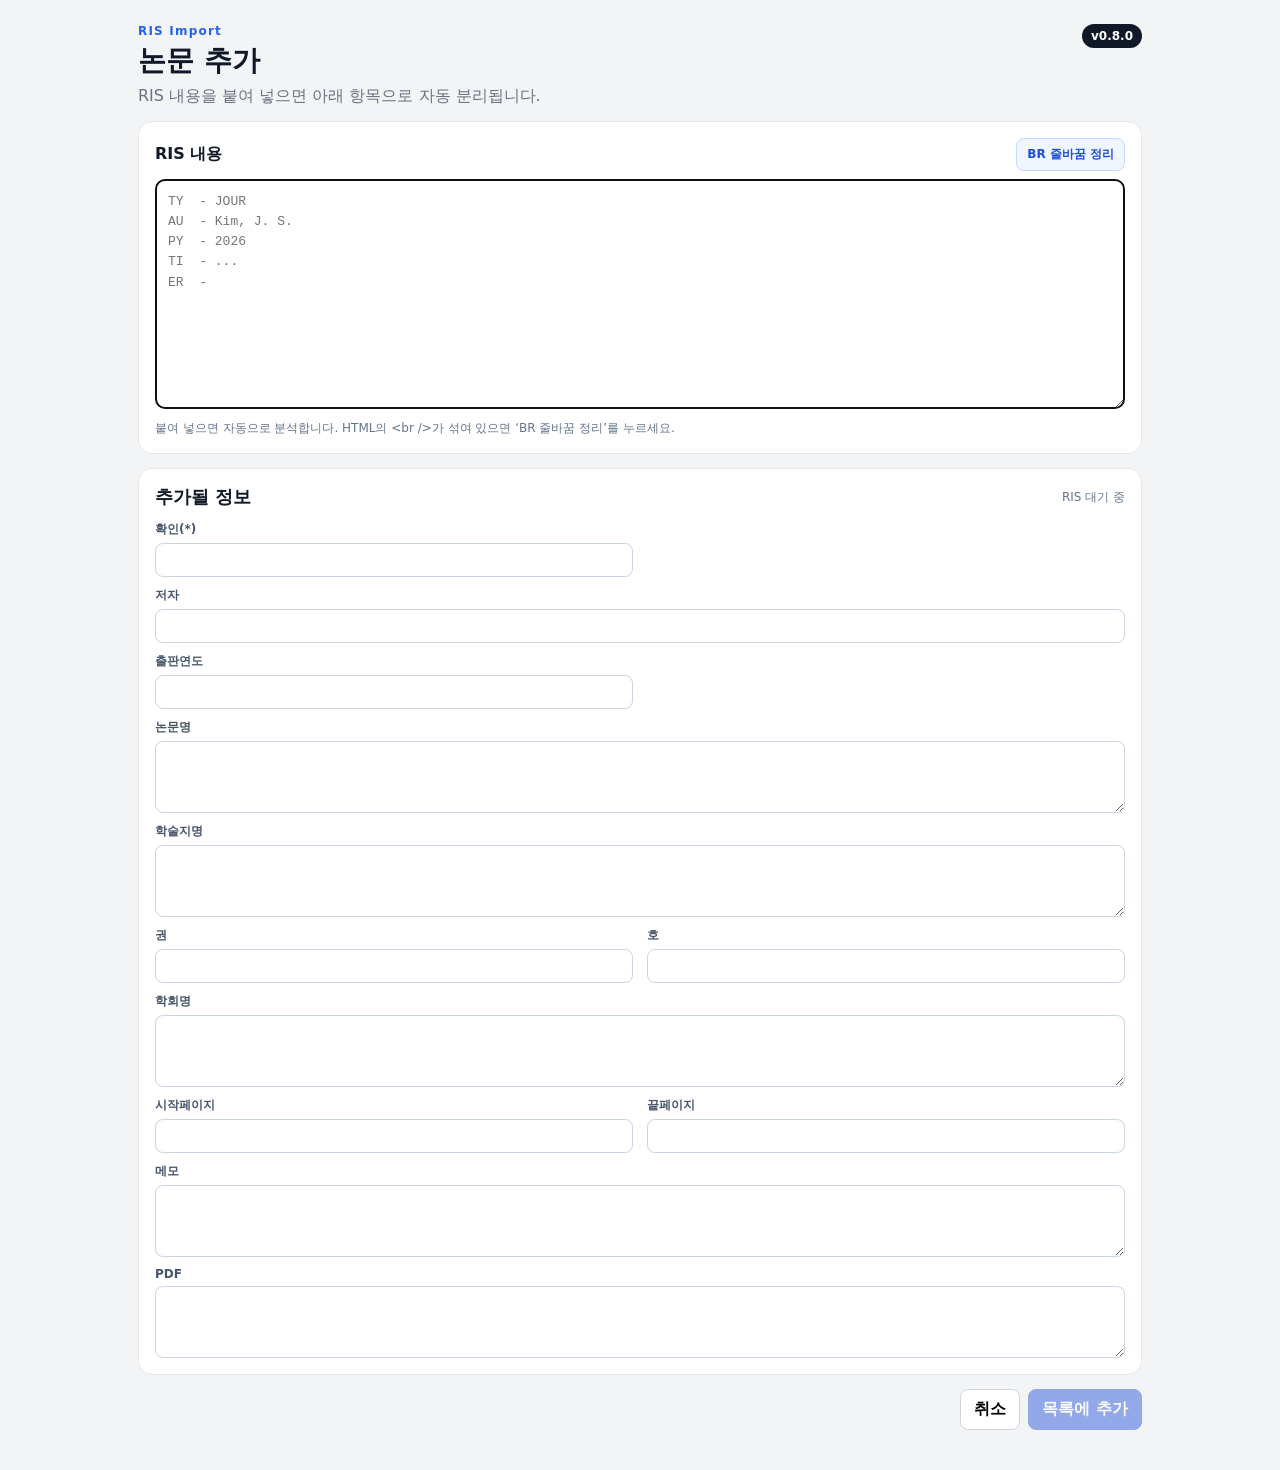
==== paper-add/index.html @ 418f6481 "80-" ====
<!doctype html>
<html lang="ko">
<head>
<meta charset="utf-8">
<meta name="viewport" content="width=device-width,initial-scale=1">
<title>파란 논문 · 논문 추가</title>
<link rel="stylesheet" href="./add.css">
</head>
<body>
<main class="add-wrap">
  <header class="add-head">
    <div><div class="eyebrow">RIS Import</div><h1>논문 추가</h1><p>RIS 내용을 붙여 넣으면 아래 항목으로 자동 분리됩니다.</p></div>
    <span id="versionBadge" class="version"></span>
  </header>

  <section class="panel">
    <div class="ris-label-row">
      <label class="label" for="risText">RIS 내용</label>
      <button id="brCleanupBtn" type="button">BR 줄바꿈 정리</button>
    </div>
    <textarea id="risText" autofocus placeholder="TY  - JOUR&#10;AU  - Kim, J. S.&#10;PY  - 2026&#10;TI  - ...&#10;ER  -"></textarea>
    <div class="hint">붙여 넣으면 자동으로 분석합니다. HTML의 &lt;br /&gt;가 섞여 있으면 ‘BR 줄바꿈 정리’를 누르세요.</div>
  </section>

  <section class="panel">
    <div class="preview-head"><h2>추가될 정보</h2><span id="parseState">RIS 대기 중</span></div>
    <div id="previewGrid" class="preview-grid"></div>
  </section>

  <div class="footer-actions">
    <button id="cancelBtn">취소</button>
    <button id="addBtn" class="primary" disabled>목록에 추가</button>
  </div>
</main>

<script src="../shared.js"></script>
<script src="../paper-data/data-store.js"></script>
<script src="../reference-import/ris-parser.js"></script>
<script src="./add.js"></script>
</body>
</html>
---- paper-add/add.css ----
:root{font-family:system-ui,-apple-system,"Segoe UI",sans-serif;color:#111827;background:#f3f4f6}*{box-sizing:border-box}body{margin:0}button,input,textarea{font:inherit}.add-wrap{max-width:1040px;margin:0 auto;padding:24px 18px 40px}.add-head{display:flex;justify-content:space-between;gap:20px;align-items:flex-start}.add-head h1{margin:4px 0 6px;font-size:28px}.add-head p{margin:0;color:#6b7280}.eyebrow{font-size:12px;font-weight:800;letter-spacing:.1em;color:#2563eb}.version{padding:5px 9px;border-radius:999px;background:#111827;color:white;font-size:12px;font-weight:800}.panel{background:white;border:1px solid #e5e7eb;border-radius:14px;padding:16px;margin-top:14px}.label{display:block;font-weight:800;margin-bottom:8px}textarea{width:100%;min-height:230px;resize:vertical;border:1px solid #cbd5e1;border-radius:9px;padding:12px;font-family:ui-monospace,SFMono-Regular,Consolas,monospace;font-size:13px;line-height:1.55}.hint{font-size:12px;color:#64748b;margin-top:7px}.preview-head{display:flex;justify-content:space-between;align-items:center}.preview-head h2{margin:0;font-size:18px}.preview-head span{font-size:12px;color:#64748b}.preview-grid{display:grid;grid-template-columns:repeat(2,minmax(0,1fr));gap:10px 14px;margin-top:12px}.field{display:flex;flex-direction:column;gap:5px}.field.wide{grid-column:1/-1}.field label{font-size:12px;font-weight:800;color:#475569}.field input,.field textarea{width:100%;min-height:auto;border:1px solid #cbd5e1;border-radius:8px;padding:8px 9px;background:#fff;font-family:inherit;font-size:14px}.field textarea{height:72px;resize:vertical}.footer-actions{display:flex;justify-content:flex-end;gap:8px;margin-top:14px}button{border:1px solid #d1d5db;background:white;border-radius:8px;padding:9px 13px;font-weight:750;cursor:pointer}button.primary{background:#1d4ed8;color:white;border-color:#1d4ed8}button:disabled{opacity:.45;cursor:not-allowed}@media(max-width:700px){.preview-grid{grid-template-columns:1fr}.field.wide{grid-column:auto}}

.ris-label-row{display:flex;align-items:center;justify-content:space-between;gap:10px;margin-bottom:8px}
.ris-label-row .label{margin-bottom:0}
#brCleanupBtn{padding:7px 10px;font-size:12px;background:#eff6ff;border-color:#bfdbfe;color:#1d4ed8}
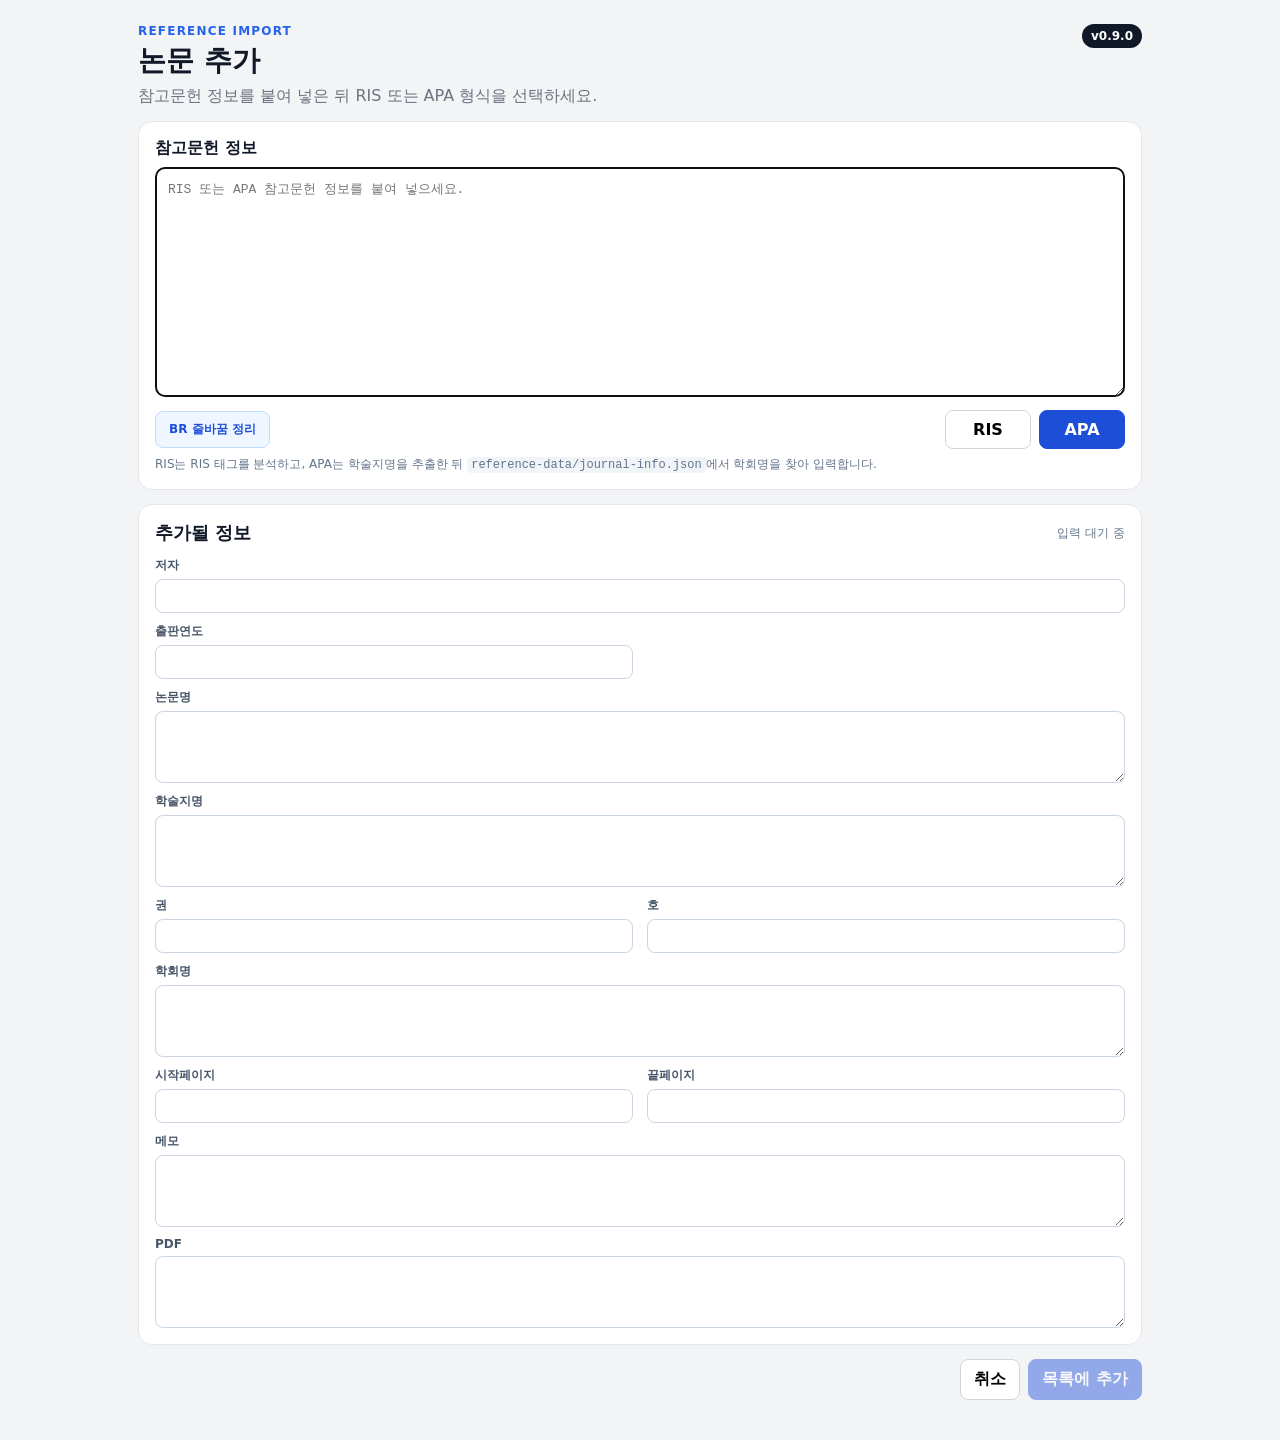
==== commit 48741ca0: "." ====
--- a/paper-add/index.html
+++ b/paper-add/index.html
@@ -9,21 +9,36 @@
 <body>
 <main class="add-wrap">
   <header class="add-head">
-    <div><div class="eyebrow">RIS Import</div><h1>논문 추가</h1><p>RIS 내용을 붙여 넣으면 아래 항목으로 자동 분리됩니다.</p></div>
+    <div>
+      <div class="eyebrow">REFERENCE IMPORT</div>
+      <h1>논문 추가</h1>
+      <p>참고문헌 정보를 붙여 넣은 뒤 RIS 또는 APA 형식을 선택하세요.</p>
+    </div>
     <span id="versionBadge" class="version"></span>
   </header>
 
   <section class="panel">
-    <div class="ris-label-row">
-      <label class="label" for="risText">RIS 내용</label>
+    <label class="label" for="risText">참고문헌 정보</label>
+    <textarea id="risText" autofocus placeholder="RIS 또는 APA 참고문헌 정보를 붙여 넣으세요."></textarea>
+
+    <div class="import-actions">
       <button id="brCleanupBtn" type="button">BR 줄바꿈 정리</button>
+      <span class="action-spacer"></span>
+      <button id="risParseBtn" type="button">RIS</button>
+      <button id="apaParseBtn" type="button" class="primary">APA</button>
     </div>
-    <textarea id="risText" autofocus placeholder="TY  - JOUR&#10;AU  - Kim, J. S.&#10;PY  - 2026&#10;TI  - ...&#10;ER  -"></textarea>
-    <div class="hint">붙여 넣으면 자동으로 분석합니다. HTML의 &lt;br /&gt;가 섞여 있으면 ‘BR 줄바꿈 정리’를 누르세요.</div>
+
+    <div class="hint">
+      RIS는 RIS 태그를 분석하고, APA는 학술지명을 추출한 뒤
+      <code>reference-data/journal-info.json</code>에서 학회명을 찾아 입력합니다.
+    </div>
   </section>
 
   <section class="panel">
-    <div class="preview-head"><h2>추가될 정보</h2><span id="parseState">RIS 대기 중</span></div>
+    <div class="preview-head">
+      <h2>추가될 정보</h2>
+      <span id="parseState">입력 대기 중</span>
+    </div>
     <div id="previewGrid" class="preview-grid"></div>
   </section>
 
@@ -36,6 +51,7 @@
 <script src="../shared.js"></script>
 <script src="../paper-data/data-store.js"></script>
 <script src="../reference-import/ris-parser.js"></script>
+<script src="../reference-import/apa-parser.js"></script>
 <script src="./add.js"></script>
 </body>
 </html>
--- a/paper-add/add.css
+++ b/paper-add/add.css
@@ -1,5 +1,10 @@
 :root{font-family:system-ui,-apple-system,"Segoe UI",sans-serif;color:#111827;background:#f3f4f6}*{box-sizing:border-box}body{margin:0}button,input,textarea{font:inherit}.add-wrap{max-width:1040px;margin:0 auto;padding:24px 18px 40px}.add-head{display:flex;justify-content:space-between;gap:20px;align-items:flex-start}.add-head h1{margin:4px 0 6px;font-size:28px}.add-head p{margin:0;color:#6b7280}.eyebrow{font-size:12px;font-weight:800;letter-spacing:.1em;color:#2563eb}.version{padding:5px 9px;border-radius:999px;background:#111827;color:white;font-size:12px;font-weight:800}.panel{background:white;border:1px solid #e5e7eb;border-radius:14px;padding:16px;margin-top:14px}.label{display:block;font-weight:800;margin-bottom:8px}textarea{width:100%;min-height:230px;resize:vertical;border:1px solid #cbd5e1;border-radius:9px;padding:12px;font-family:ui-monospace,SFMono-Regular,Consolas,monospace;font-size:13px;line-height:1.55}.hint{font-size:12px;color:#64748b;margin-top:7px}.preview-head{display:flex;justify-content:space-between;align-items:center}.preview-head h2{margin:0;font-size:18px}.preview-head span{font-size:12px;color:#64748b}.preview-grid{display:grid;grid-template-columns:repeat(2,minmax(0,1fr));gap:10px 14px;margin-top:12px}.field{display:flex;flex-direction:column;gap:5px}.field.wide{grid-column:1/-1}.field label{font-size:12px;font-weight:800;color:#475569}.field input,.field textarea{width:100%;min-height:auto;border:1px solid #cbd5e1;border-radius:8px;padding:8px 9px;background:#fff;font-family:inherit;font-size:14px}.field textarea{height:72px;resize:vertical}.footer-actions{display:flex;justify-content:flex-end;gap:8px;margin-top:14px}button{border:1px solid #d1d5db;background:white;border-radius:8px;padding:9px 13px;font-weight:750;cursor:pointer}button.primary{background:#1d4ed8;color:white;border-color:#1d4ed8}button:disabled{opacity:.45;cursor:not-allowed}@media(max-width:700px){.preview-grid{grid-template-columns:1fr}.field.wide{grid-column:auto}}
 
-.ris-label-row{display:flex;align-items:center;justify-content:space-between;gap:10px;margin-bottom:8px}
-.ris-label-row .label{margin-bottom:0}
-#brCleanupBtn{padding:7px 10px;font-size:12px;background:#eff6ff;border-color:#bfdbfe;color:#1d4ed8}
+
+.import-actions{display:flex;align-items:center;gap:8px;margin-top:9px}
+.import-actions .action-spacer{flex:1}
+#import-actions button{white-space:nowrap}
+#brCleanupBtn{font-size:12px;background:#eff6ff;border-color:#bfdbfe;color:#1d4ed8}
+#risParseBtn{min-width:86px}
+#apaParseBtn{min-width:86px}
+.hint code{font-family:ui-monospace,SFMono-Regular,Consolas,monospace;background:#f1f5f9;padding:1px 4px;border-radius:4px}
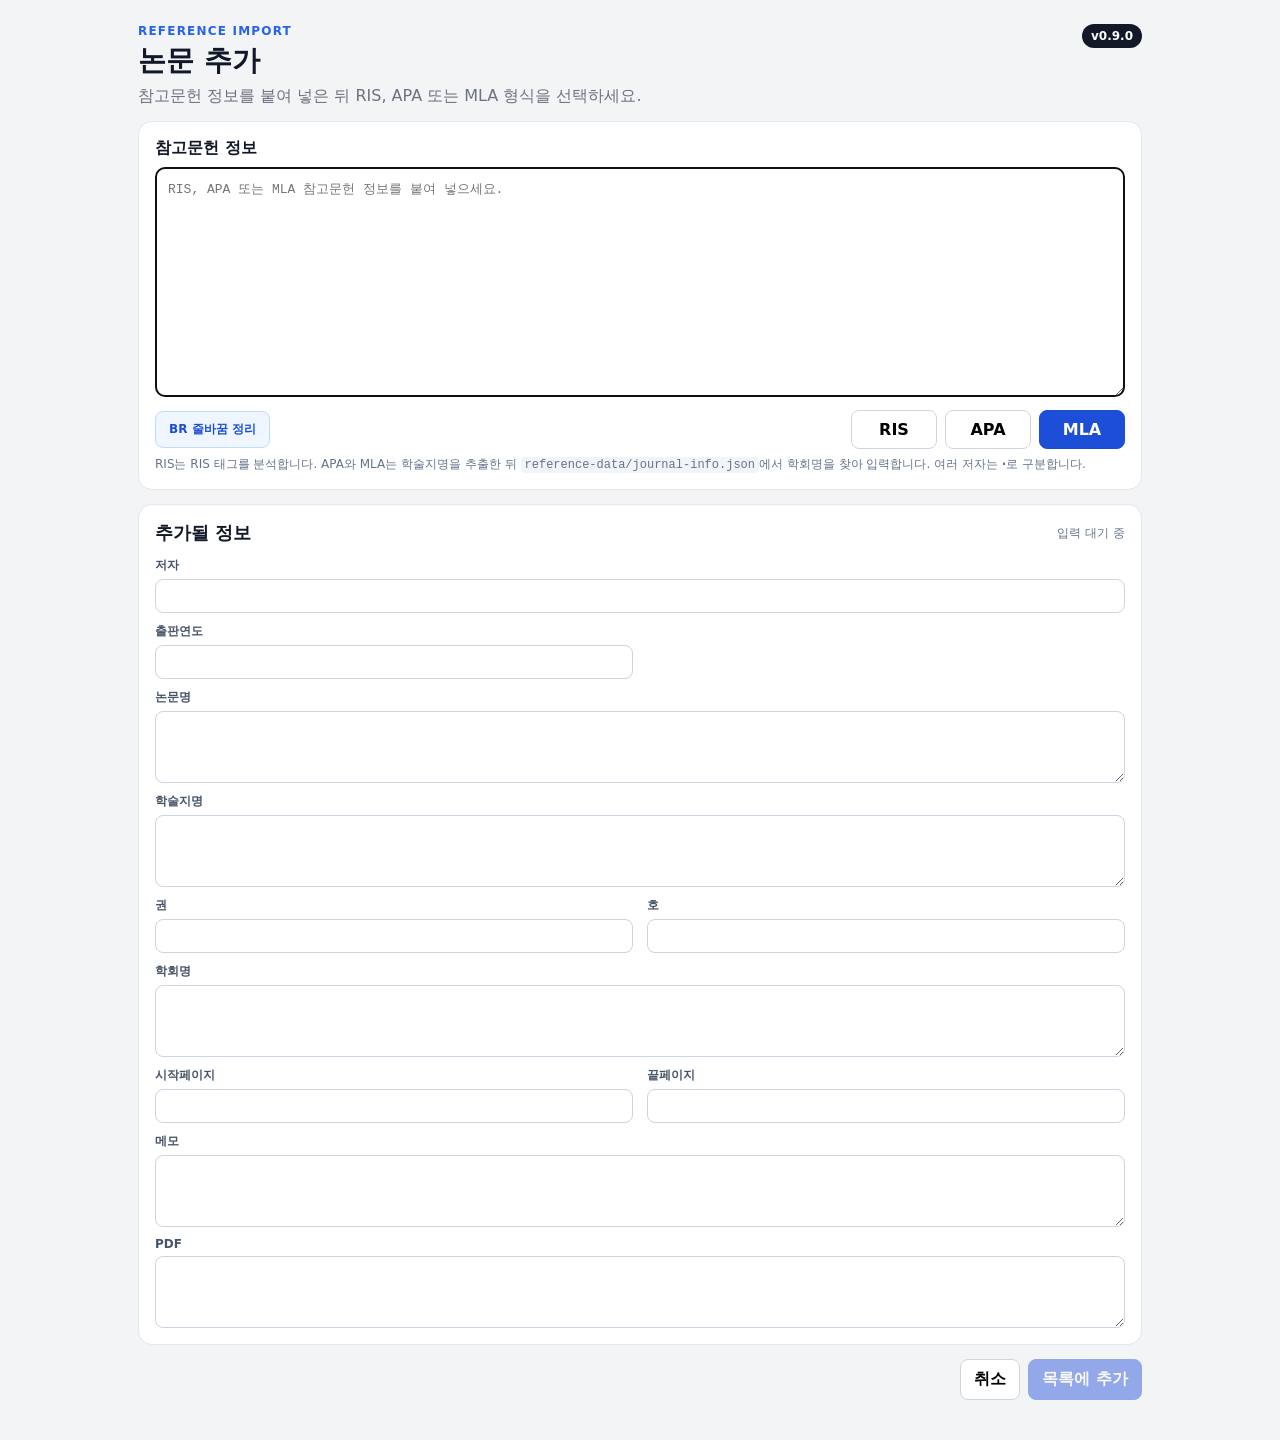
==== commit 6601e646: "." ====
--- a/paper-add/index.html
+++ b/paper-add/index.html
@@ -12,25 +12,27 @@
     <div>
       <div class="eyebrow">REFERENCE IMPORT</div>
       <h1>논문 추가</h1>
-      <p>참고문헌 정보를 붙여 넣은 뒤 RIS 또는 APA 형식을 선택하세요.</p>
+      <p>참고문헌 정보를 붙여 넣은 뒤 RIS, APA 또는 MLA 형식을 선택하세요.</p>
     </div>
     <span id="versionBadge" class="version"></span>
   </header>
 
   <section class="panel">
     <label class="label" for="risText">참고문헌 정보</label>
-    <textarea id="risText" autofocus placeholder="RIS 또는 APA 참고문헌 정보를 붙여 넣으세요."></textarea>
+    <textarea id="risText" autofocus placeholder="RIS, APA 또는 MLA 참고문헌 정보를 붙여 넣으세요."></textarea>
 
     <div class="import-actions">
       <button id="brCleanupBtn" type="button">BR 줄바꿈 정리</button>
       <span class="action-spacer"></span>
       <button id="risParseBtn" type="button">RIS</button>
-      <button id="apaParseBtn" type="button" class="primary">APA</button>
+      <button id="apaParseBtn" type="button">APA</button>
+      <button id="mlaParseBtn" type="button" class="primary">MLA</button>
     </div>
 
     <div class="hint">
-      RIS는 RIS 태그를 분석하고, APA는 학술지명을 추출한 뒤
+      RIS는 RIS 태그를 분석합니다. APA와 MLA는 학술지명을 추출한 뒤
       <code>reference-data/journal-info.json</code>에서 학회명을 찾아 입력합니다.
+      여러 저자는 <strong>·</strong>로 구분합니다.
     </div>
   </section>
 
@@ -50,8 +52,10 @@
 
 <script src="../shared.js"></script>
 <script src="../paper-data/data-store.js"></script>
+<script src="../reference-import/author-utils.js"></script>
 <script src="../reference-import/ris-parser.js"></script>
 <script src="../reference-import/apa-parser.js"></script>
+<script src="../reference-import/mla-parser.js"></script>
 <script src="./add.js"></script>
 </body>
 </html>
--- a/paper-add/add.css
+++ b/paper-add/add.css
@@ -8,3 +8,5 @@
 #risParseBtn{min-width:86px}
 #apaParseBtn{min-width:86px}
 .hint code{font-family:ui-monospace,SFMono-Regular,Consolas,monospace;background:#f1f5f9;padding:1px 4px;border-radius:4px}
+
+#mlaParseBtn{min-width:86px}
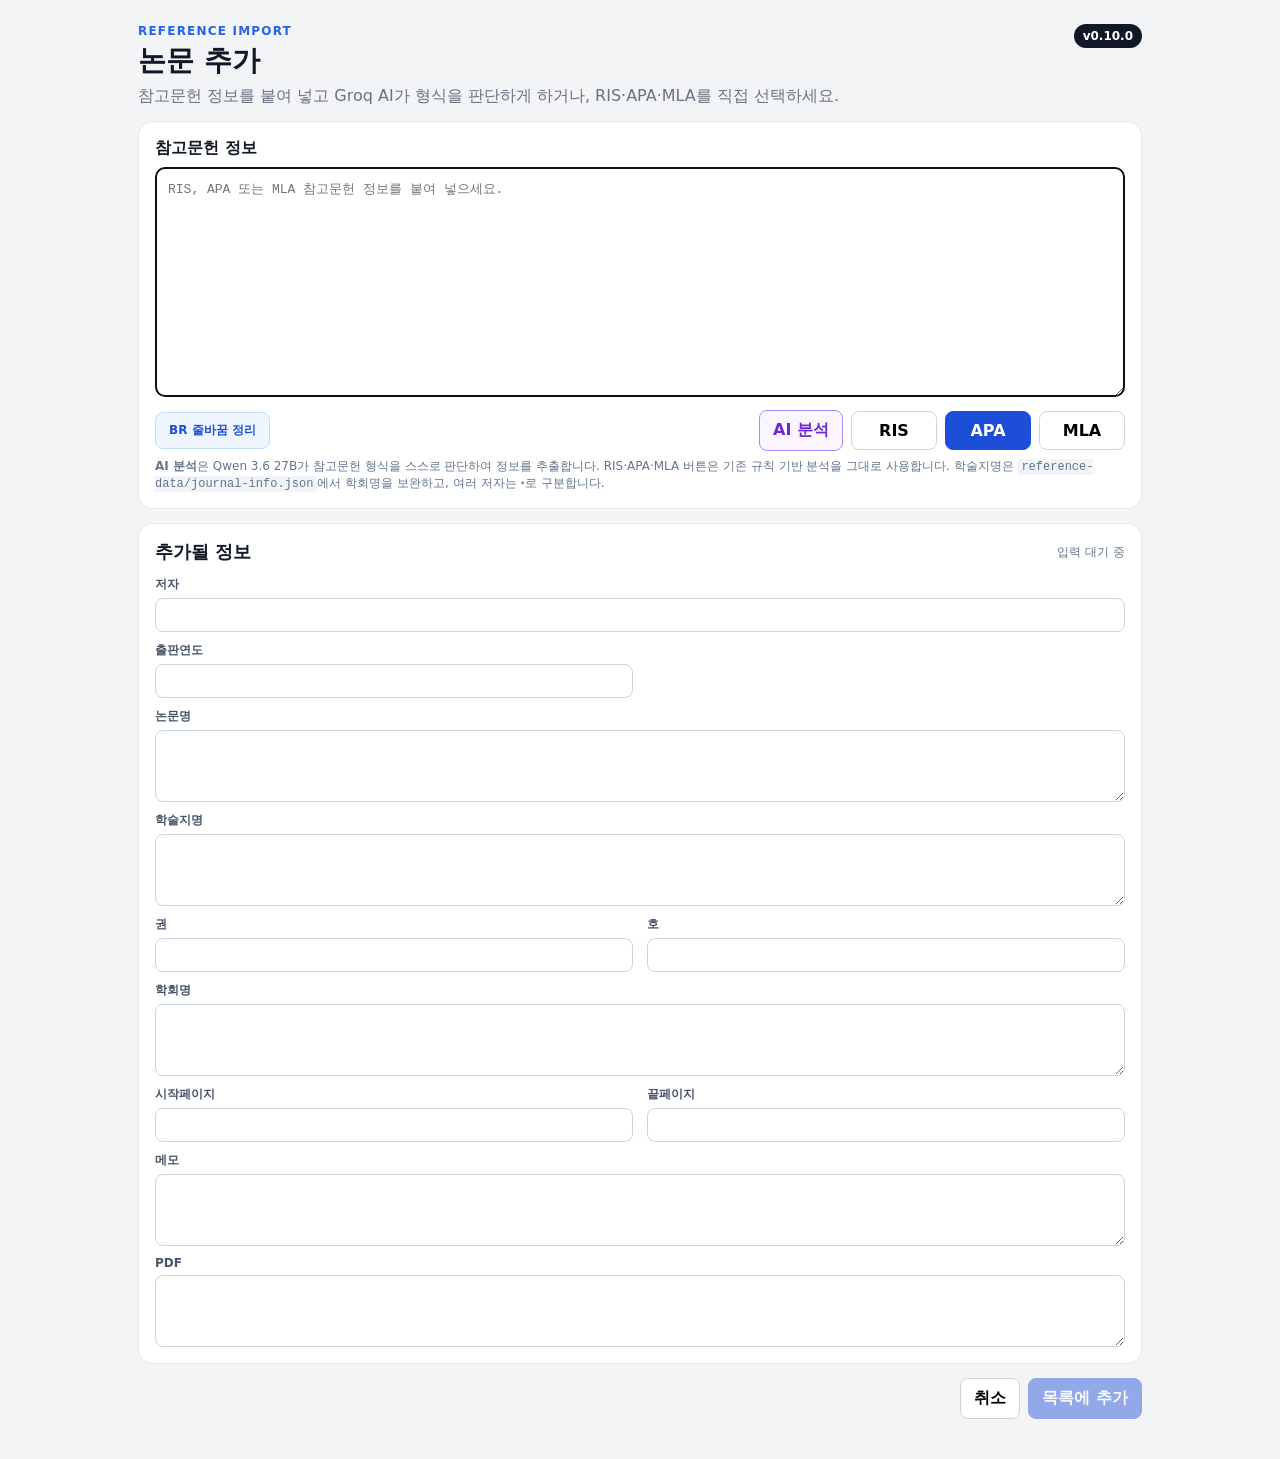
==== commit 152a1472: ".." ====
--- a/paper-add/index.html
+++ b/paper-add/index.html
@@ -12,7 +12,7 @@
     <div>
       <div class="eyebrow">REFERENCE IMPORT</div>
       <h1>논문 추가</h1>
-      <p>참고문헌 정보를 붙여 넣은 뒤 RIS, APA 또는 MLA 형식을 선택하세요.</p>
+      <p>참고문헌 정보를 붙여 넣고 Groq AI가 형식을 판단하게 하거나, RIS·APA·MLA를 직접 선택하세요.</p>
     </div>
     <span id="versionBadge" class="version"></span>
   </header>
@@ -24,14 +24,16 @@
     <div class="import-actions">
       <button id="brCleanupBtn" type="button">BR 줄바꿈 정리</button>
       <span class="action-spacer"></span>
+      <button id="aiParseBtn" type="button" class="ai-parse-button">AI 분석</button>
       <button id="risParseBtn" type="button">RIS</button>
-      <button id="apaParseBtn" type="button">APA</button>
-      <button id="mlaParseBtn" type="button" class="primary">MLA</button>
+      <button id="apaParseBtn" type="button" class="primary">APA</button>
+      <button id="mlaParseBtn" type="button">MLA</button>
     </div>
 
     <div class="hint">
-      RIS는 RIS 태그를 분석합니다. APA와 MLA는 학술지명을 추출한 뒤
-      <code>reference-data/journal-info.json</code>에서 학회명을 찾아 입력합니다.
+      <strong>AI 분석</strong>은 Qwen 3.6 27B가 참고문헌 형식을 스스로 판단하여 정보를 추출합니다.
+      RIS·APA·MLA 버튼은 기존 규칙 기반 분석을 그대로 사용합니다.
+      학술지명은 <code>reference-data/journal-info.json</code>에서 학회명을 보완하고,
       여러 저자는 <strong>·</strong>로 구분합니다.
     </div>
   </section>
@@ -51,11 +53,13 @@
 </main>
 
 <script src="../shared.js"></script>
+<script src="../ai-config/credential-store.js"></script>
 <script src="../paper-data/data-store.js"></script>
 <script src="../reference-import/author-utils.js"></script>
 <script src="../reference-import/ris-parser.js"></script>
 <script src="../reference-import/apa-parser.js"></script>
 <script src="../reference-import/mla-parser.js"></script>
+<script src="../reference-import/ai-parser.js"></script>
 <script src="./add.js"></script>
 </body>
 </html>
--- a/paper-add/add.css
+++ b/paper-add/add.css
@@ -3,10 +3,14 @@
 
 .import-actions{display:flex;align-items:center;gap:8px;margin-top:9px}
 .import-actions .action-spacer{flex:1}
-#import-actions button{white-space:nowrap}
+.import-actions button{white-space:nowrap}
 #brCleanupBtn{font-size:12px;background:#eff6ff;border-color:#bfdbfe;color:#1d4ed8}
 #risParseBtn{min-width:86px}
 #apaParseBtn{min-width:86px}
 .hint code{font-family:ui-monospace,SFMono-Regular,Consolas,monospace;background:#f1f5f9;padding:1px 4px;border-radius:4px}
 
 #mlaParseBtn{min-width:86px}
+
+.ai-parse-button{border-color:#a78bfa;background:#faf5ff;color:#6d28d9}
+.ai-parse-button:hover{background:#f3e8ff}
+.ai-parse-button:disabled{opacity:.45}
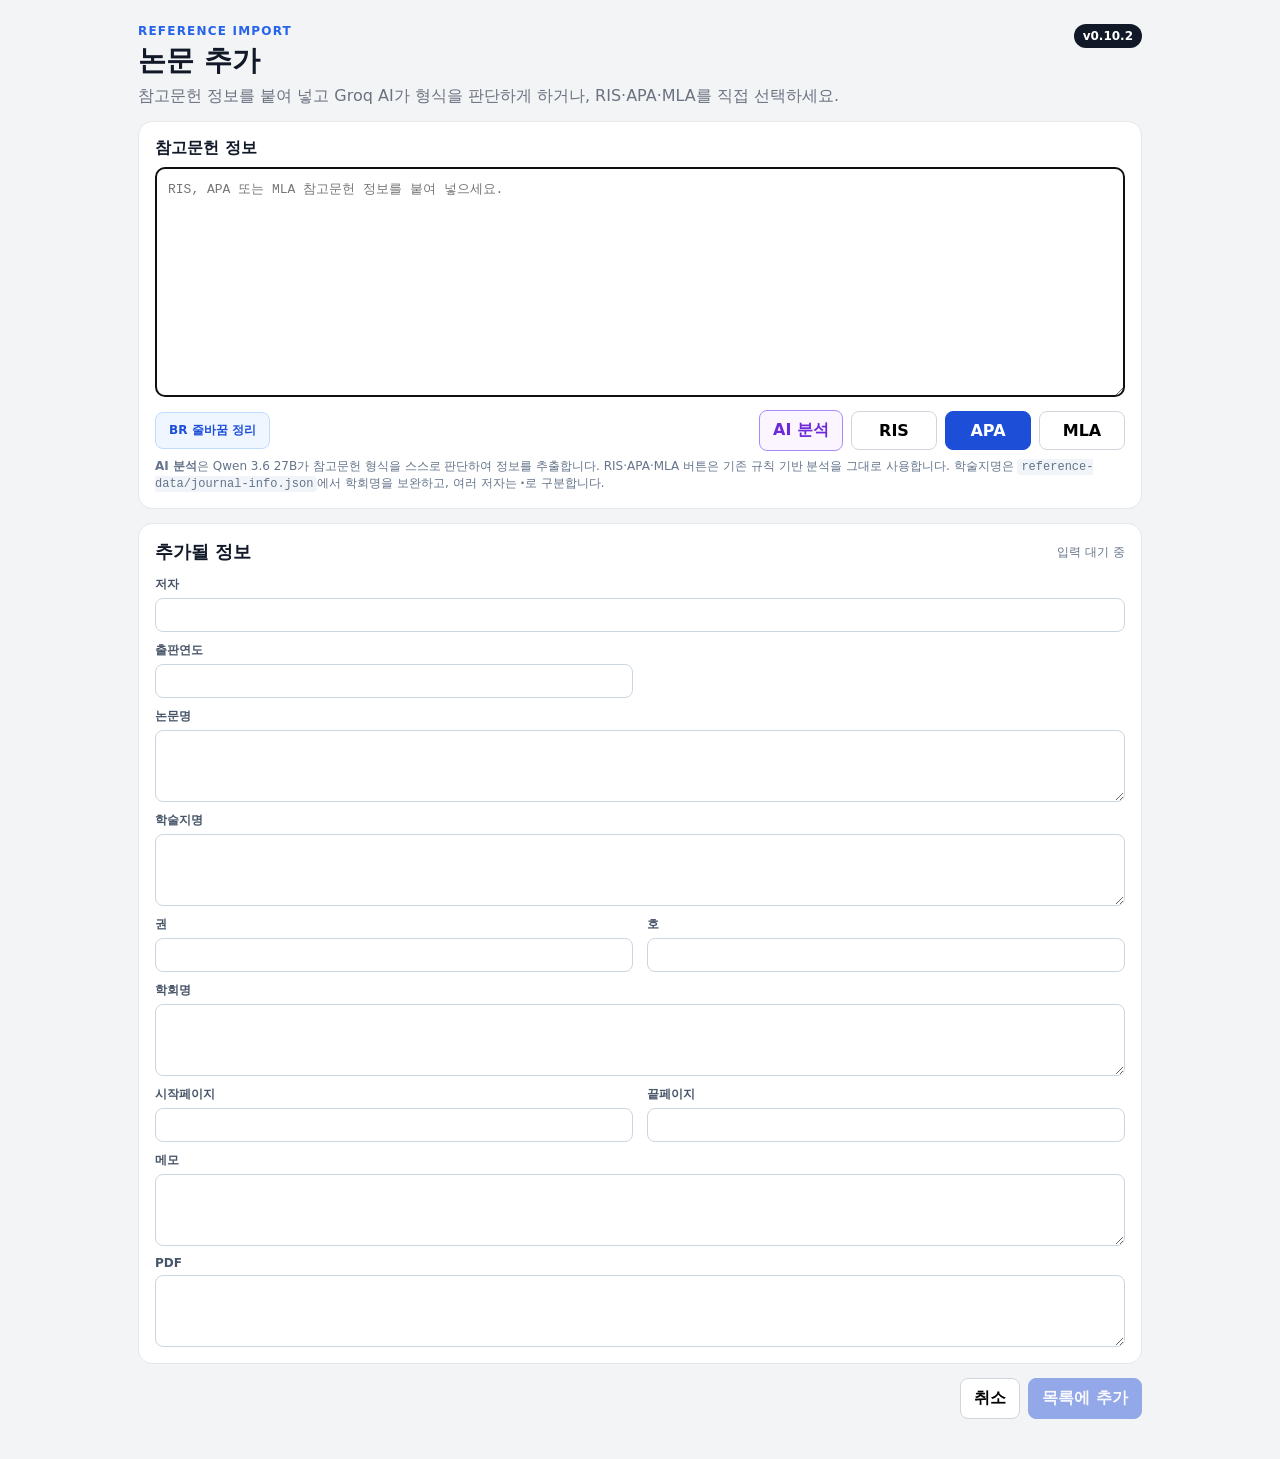
==== commit 5725d55a: "..." ====
--- a/paper-add/index.html
+++ b/paper-add/index.html
@@ -43,6 +43,11 @@
       <h2>추가될 정보</h2>
       <span id="parseState">입력 대기 중</span>
     </div>
+    <details id="aiDiagnosticBox" class="ai-diagnostic-box" hidden>
+      <summary>AI 오류 상세 보기</summary>
+      <pre id="aiDiagnosticText"></pre>
+      <button id="copyAiDiagnosticBtn" type="button">오류 상세 복사</button>
+    </details>
     <div id="previewGrid" class="preview-grid"></div>
   </section>
 
--- a/paper-add/add.css
+++ b/paper-add/add.css
@@ -14,3 +14,34 @@
 .ai-parse-button{border-color:#a78bfa;background:#faf5ff;color:#6d28d9}
 .ai-parse-button:hover{background:#f3e8ff}
 .ai-parse-button:disabled{opacity:.45}
+
+.ai-diagnostic-box{
+  margin-top:10px;
+  padding:9px 10px;
+  border:1px solid #fecaca;
+  border-radius:8px;
+  background:#fff7f7;
+  color:#7f1d1d;
+}
+.ai-diagnostic-box[hidden]{display:none}
+.ai-diagnostic-box summary{
+  cursor:pointer;
+  font-size:12px;
+  font-weight:800
+}
+.ai-diagnostic-box pre{
+  max-height:260px;
+  overflow:auto;
+  margin:9px 0;
+  padding:9px;
+  border-radius:6px;
+  background:#fff;
+  white-space:pre-wrap;
+  word-break:break-word;
+  font-size:11px;
+  line-height:1.45
+}
+.ai-diagnostic-box button{
+  padding:6px 9px;
+  font-size:11px
+}
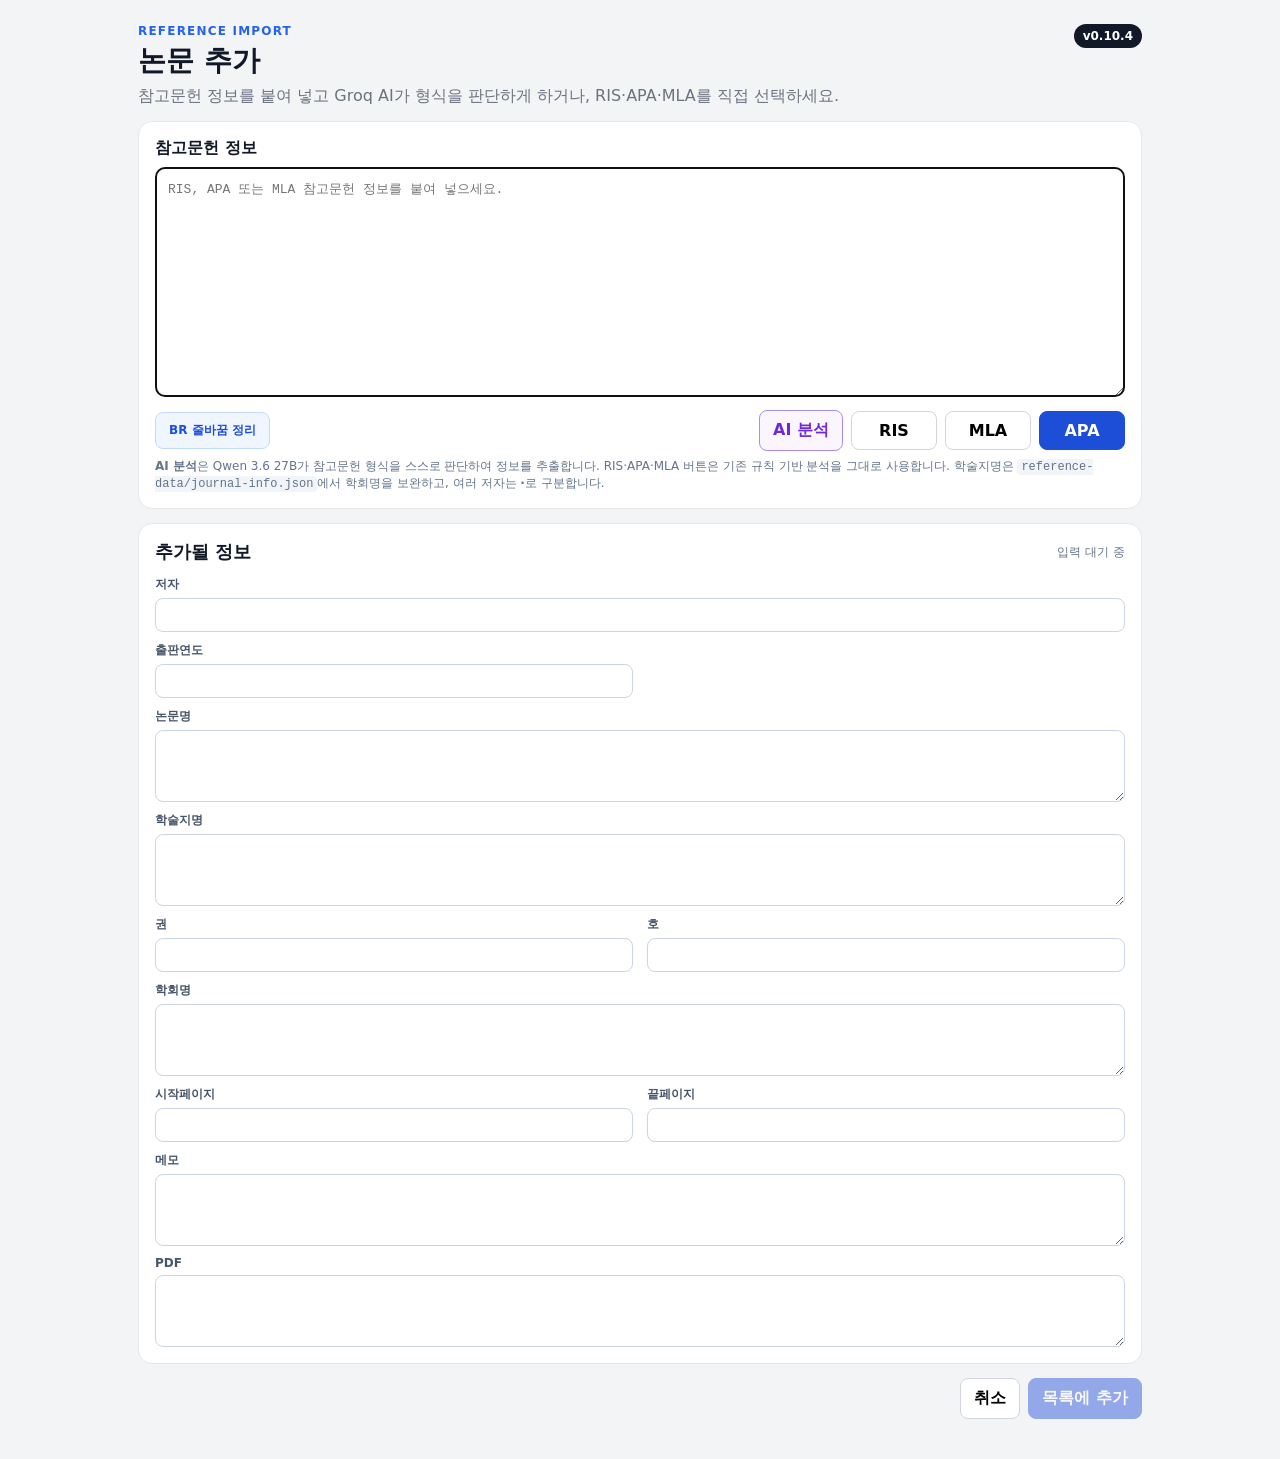
==== commit 3af0893b: "10.4" ====
--- a/paper-add/index.html
+++ b/paper-add/index.html
@@ -26,8 +26,8 @@
       <span class="action-spacer"></span>
       <button id="aiParseBtn" type="button" class="ai-parse-button">AI 분석</button>
       <button id="risParseBtn" type="button">RIS</button>
+      <button id="mlaParseBtn" type="button">MLA</button>
       <button id="apaParseBtn" type="button" class="primary">APA</button>
-      <button id="mlaParseBtn" type="button">MLA</button>
     </div>
 
     <div class="hint">
--- a/paper-add/add.css
+++ b/paper-add/add.css
@@ -45,3 +45,21 @@
   padding:6px 9px;
   font-size:11px
 }
+
+
+/* v0.10.4: 상태 메시지와 누락 필드 확인 표시 */
+.preview-head #parseState.error{
+  color:#dc2626;
+  font-weight:800;
+}
+.field input.missing-reference-field,
+.field textarea.missing-reference-field{
+  background:#fff7bf;
+  border-color:#eab308;
+  box-shadow:0 0 0 1px rgba(234,179,8,.08);
+}
+.field input.missing-reference-field:focus,
+.field textarea.missing-reference-field:focus{
+  outline:2px solid rgba(234,179,8,.28);
+  outline-offset:1px;
+}
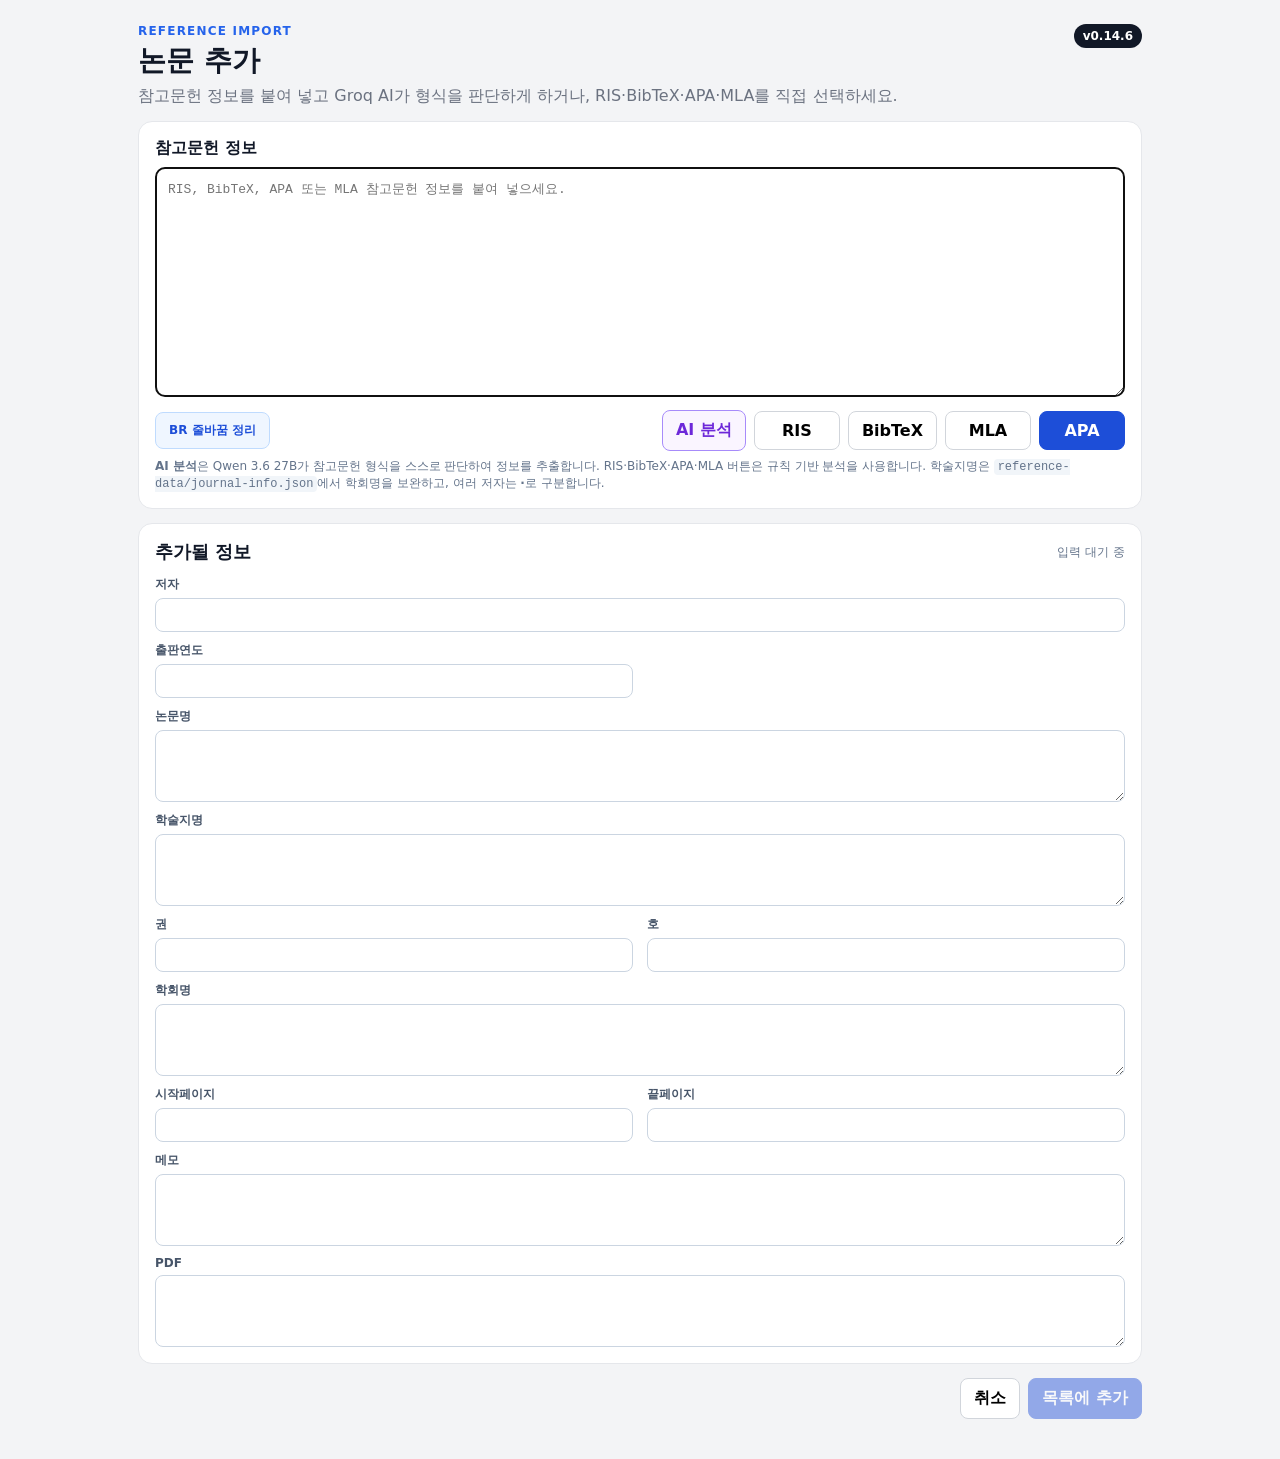
==== commit c35d1aaa: "0.14.7 add BibTeX import UI" ====
--- a/paper-add/index.html
+++ b/paper-add/index.html
@@ -12,27 +12,28 @@
     <div>
       <div class="eyebrow">REFERENCE IMPORT</div>
       <h1>논문 추가</h1>
-      <p>참고문헌 정보를 붙여 넣고 Groq AI가 형식을 판단하게 하거나, RIS·APA·MLA를 직접 선택하세요.</p>
+      <p>참고문헌 정보를 붙여 넣고 Groq AI가 형식을 판단하게 하거나, RIS·BibTeX·APA·MLA를 직접 선택하세요.</p>
     </div>
     <span id="versionBadge" class="version"></span>
   </header>
 
   <section class="panel">
     <label class="label" for="risText">참고문헌 정보</label>
-    <textarea id="risText" autofocus placeholder="RIS, APA 또는 MLA 참고문헌 정보를 붙여 넣으세요."></textarea>
+    <textarea id="risText" autofocus placeholder="RIS, BibTeX, APA 또는 MLA 참고문헌 정보를 붙여 넣으세요."></textarea>
 
     <div class="import-actions">
       <button id="brCleanupBtn" type="button">BR 줄바꿈 정리</button>
       <span class="action-spacer"></span>
       <button id="aiParseBtn" type="button" class="ai-parse-button">AI 분석</button>
       <button id="risParseBtn" type="button">RIS</button>
+      <button id="bibtexParseBtn" type="button">BibTeX</button>
       <button id="mlaParseBtn" type="button">MLA</button>
       <button id="apaParseBtn" type="button" class="primary">APA</button>
     </div>
 
     <div class="hint">
       <strong>AI 분석</strong>은 Qwen 3.6 27B가 참고문헌 형식을 스스로 판단하여 정보를 추출합니다.
-      RIS·APA·MLA 버튼은 기존 규칙 기반 분석을 그대로 사용합니다.
+      RIS·BibTeX·APA·MLA 버튼은 규칙 기반 분석을 사용합니다.
       학술지명은 <code>reference-data/journal-info.json</code>에서 학회명을 보완하고,
       여러 저자는 <strong>·</strong>로 구분합니다.
     </div>
@@ -62,6 +63,7 @@
 <script src="../paper-data/data-store.js"></script>
 <script src="../reference-import/author-utils.js"></script>
 <script src="../reference-import/ris-parser.js"></script>
+<script src="../reference-import/bibtex-parser.js"></script>
 <script src="../reference-import/apa-parser.js"></script>
 <script src="../reference-import/mla-parser.js"></script>
 <script src="../reference-import/ai-parser.js"></script>
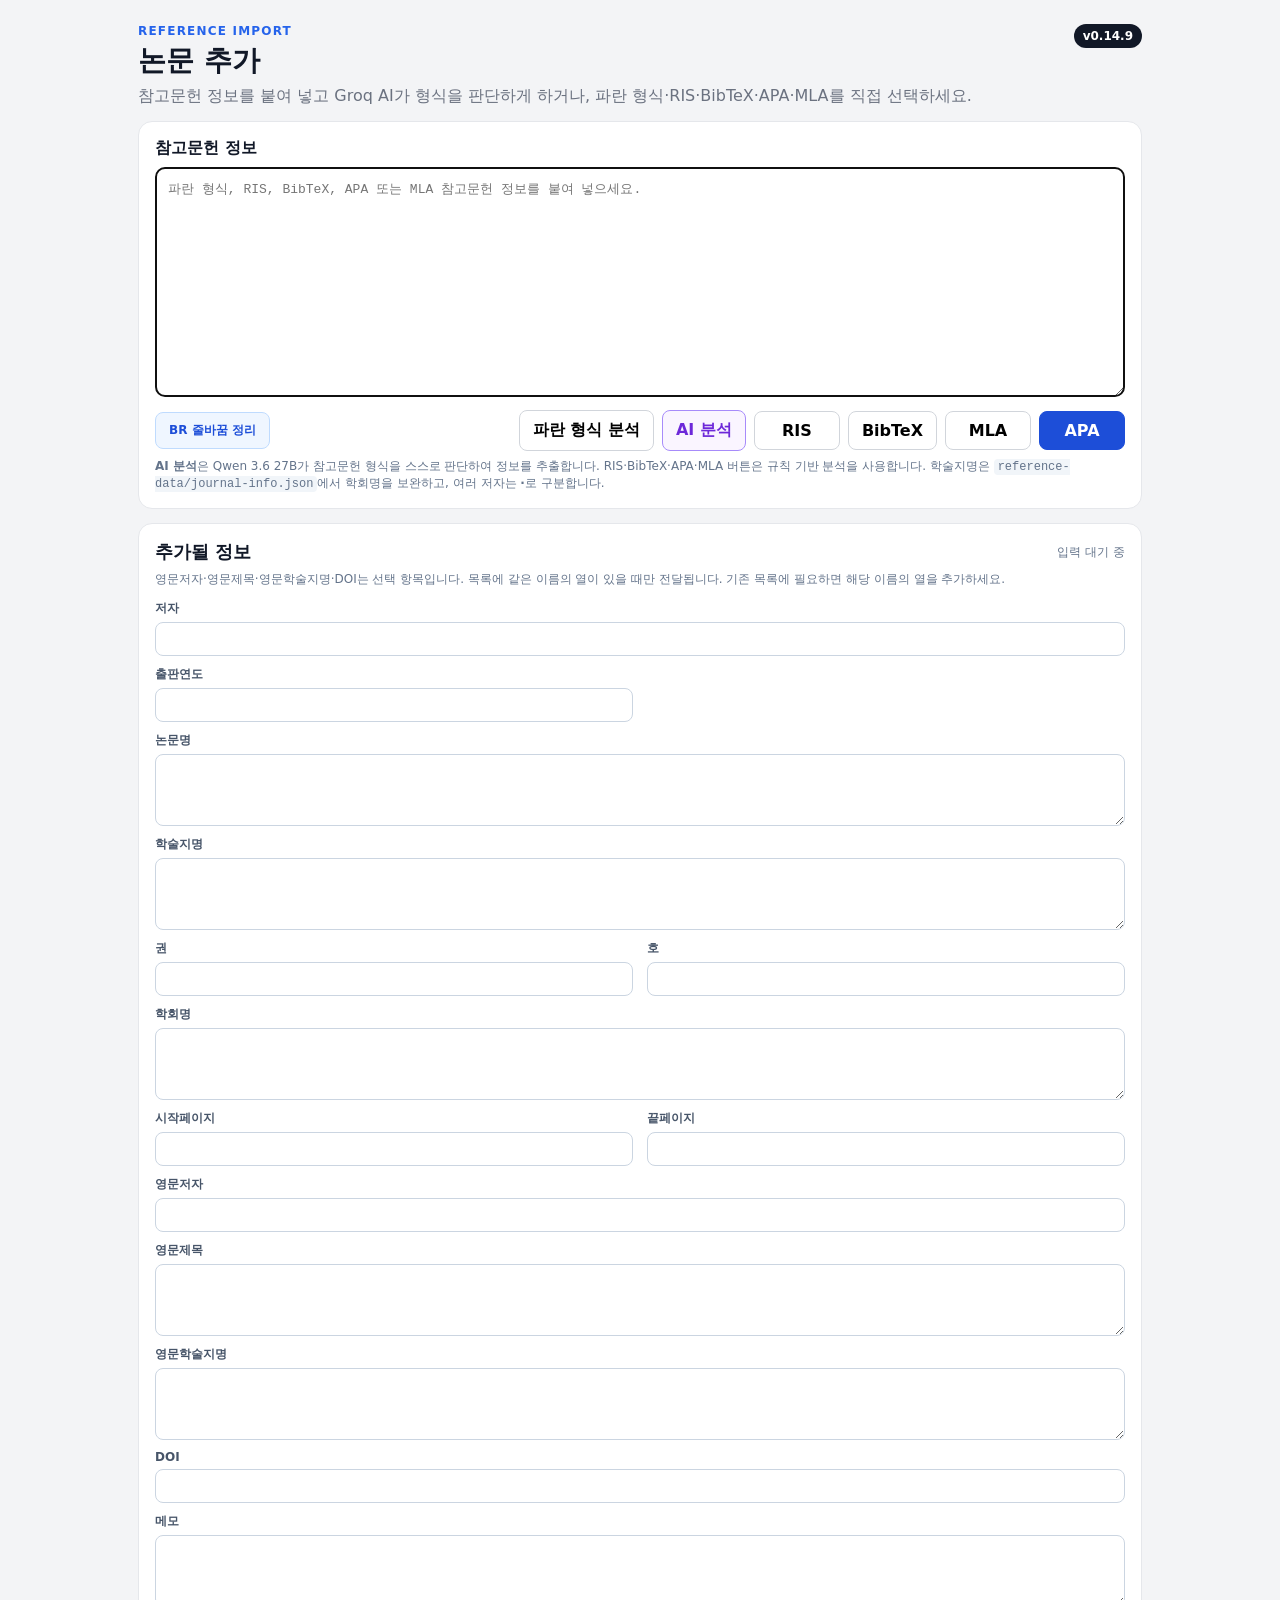
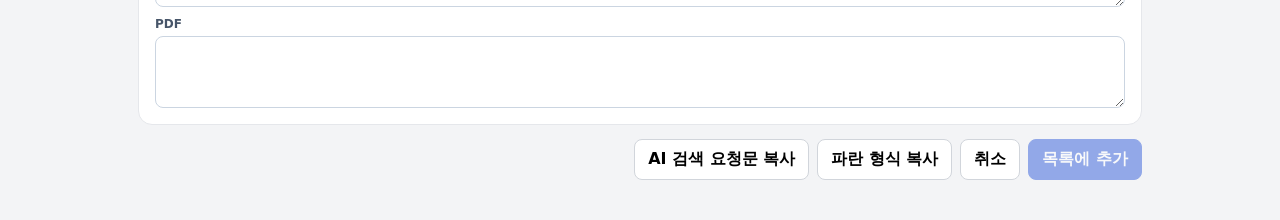
==== commit f62e6db4: "Add optional English metadata fields and PARAN 1 import/export with legacy compatibility" ====
--- a/paper-add/index.html
+++ b/paper-add/index.html
@@ -12,18 +12,19 @@
     <div>
       <div class="eyebrow">REFERENCE IMPORT</div>
       <h1>논문 추가</h1>
-      <p>참고문헌 정보를 붙여 넣고 Groq AI가 형식을 판단하게 하거나, RIS·BibTeX·APA·MLA를 직접 선택하세요.</p>
+      <p>참고문헌 정보를 붙여 넣고 Groq AI가 형식을 판단하게 하거나, 파란 형식·RIS·BibTeX·APA·MLA를 직접 선택하세요.</p>
     </div>
     <span id="versionBadge" class="version"></span>
   </header>
 
   <section class="panel">
     <label class="label" for="risText">참고문헌 정보</label>
-    <textarea id="risText" autofocus placeholder="RIS, BibTeX, APA 또는 MLA 참고문헌 정보를 붙여 넣으세요."></textarea>
+    <textarea id="risText" autofocus placeholder="파란 형식, RIS, BibTeX, APA 또는 MLA 참고문헌 정보를 붙여 넣으세요."></textarea>
 
     <div class="import-actions">
       <button id="brCleanupBtn" type="button">BR 줄바꿈 정리</button>
       <span class="action-spacer"></span>
+      <button id="paranParseBtn" type="button">파란 형식 분석</button>
       <button id="aiParseBtn" type="button" class="ai-parse-button">AI 분석</button>
       <button id="risParseBtn" type="button">RIS</button>
       <button id="bibtexParseBtn" type="button">BibTeX</button>
@@ -49,10 +50,13 @@
       <pre id="aiDiagnosticText"></pre>
       <button id="copyAiDiagnosticBtn" type="button">오류 상세 복사</button>
     </details>
+    <p class="hint">영문저자·영문제목·영문학술지명·DOI는 선택 항목입니다. 목록에 같은 이름의 열이 있을 때만 전달됩니다. 기존 목록에 필요하면 해당 이름의 열을 추가하세요.</p>
     <div id="previewGrid" class="preview-grid"></div>
   </section>
 
   <div class="footer-actions">
+    <button id="paranPromptBtn" type="button">AI 검색 요청문 복사</button>
+    <button id="paranCopyBtn" type="button">파란 형식 복사</button>
     <button id="cancelBtn">취소</button>
     <button id="addBtn" class="primary" disabled>목록에 추가</button>
   </div>
@@ -67,6 +71,7 @@
 <script src="../reference-import/apa-parser.js"></script>
 <script src="../reference-import/mla-parser.js"></script>
 <script src="../reference-import/ai-parser.js"></script>
+<script src="../reference-import/paran-format.js"></script>
 <script src="./add.js"></script>
 </body>
 </html>
--- a/paper-add/add.css
+++ b/paper-add/add.css
@@ -63,3 +63,5 @@
   outline:2px solid rgba(234,179,8,.28);
   outline-offset:1px;
 }
+
+.import-actions,.footer-actions{flex-wrap:wrap}
